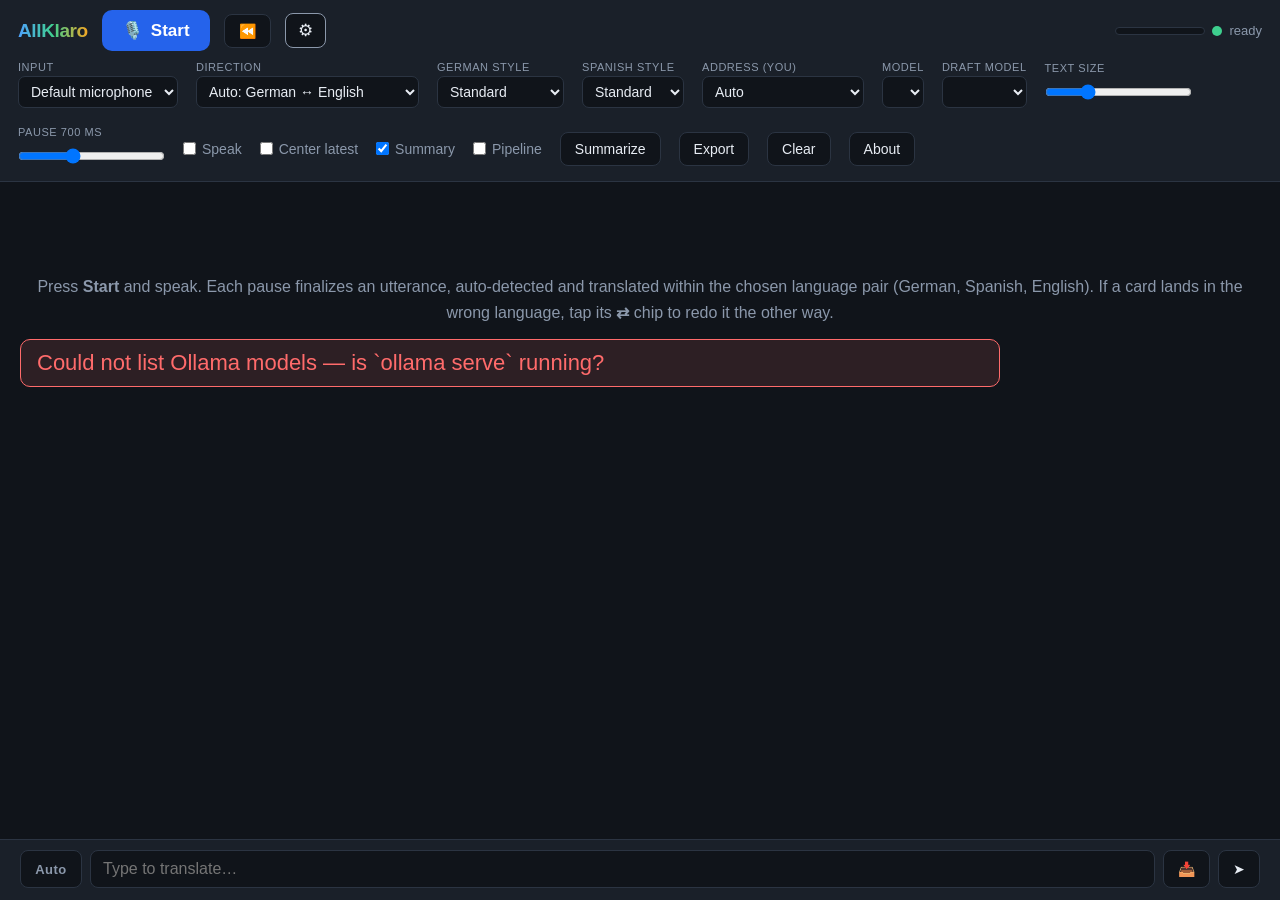
==== static/index.html @ 3249070d "Ask what they just said, and translate the last 15 seconds as one passage Item 12 declined to move w" ====
<!doctype html>
<html lang="en">
<head>
  <meta charset="utf-8" />
  <meta name="viewport" content="width=device-width, initial-scale=1, viewport-fit=cover" />
  <title>AllKlaro</title>
  <link rel="icon" href="data:image/svg+xml,<svg xmlns='http://www.w3.org/2000/svg' viewBox='0 0 100 100'><text y='.9em' font-size='90'>🗣️</text></svg>" />
  <!-- iPhone home-screen web app: icon, name, and standalone chrome. -->
  <link rel="apple-touch-icon" href="/static/icon-180.png" />
  <meta name="apple-mobile-web-app-capable" content="yes" />
  <meta name="mobile-web-app-capable" content="yes" />
  <meta name="apple-mobile-web-app-status-bar-style" content="black-translucent" />
  <meta name="apple-mobile-web-app-title" content="AllKlaro" />
  <meta name="theme-color" content="#10141a" />
  <link rel="stylesheet" href="/static/style.css?v=__BUILD__" />
</head>
<body>
  <header>
    <div class="topbar">
      <div class="brand">AllKlaro</div>
      <button id="micBtn" class="mic-btn" title="Start / stop listening">
        <span class="mic-icon">🎙️</span><span id="micLabel">Start</span>
      </button>
      <!-- Lives in the topbar, not in the settings drawer: this is the button
           you want the moment you missed something, and a two-tap path to it
           is a button you do not press. -->
      <button id="recapBtn" class="tool-btn" title="What did they just say? Re-translate the last 15 seconds as one passage">⏪</button>
      <button id="controlsBtn" class="tool-btn" title="Show / hide settings"
              aria-expanded="true">⚙︎</button>
      <div class="status">
        <div class="meter" title="Input level"><div id="meterFill"></div></div>
        <span id="statusDot" class="dot"></span><span id="statusText">idle</span>
      </div>
    </div>
    <div id="controls">
    <div class="control">
      <label for="device">Input</label>
      <select id="device"></select>
    </div>
    <div class="control">
      <label for="mode">Direction</label>
      <select id="mode">
        <option value="auto-de-en" selected>Auto: German ↔ English</option>
        <option value="auto-es-en">Auto: Spanish ↔ English</option>
        <option value="auto-es-de">Auto: Spanish ↔ German</option>
        <option value="de-en">German → English</option>
        <option value="en-de">English → German</option>
        <option value="es-en">Spanish → English</option>
        <option value="en-es">English → Spanish</option>
        <option value="de-es">German → Spanish</option>
        <option value="es-de">Spanish → German</option>
        <option value="de-en+es">German → English + Spanish</option>
        <option value="en-de+es">English → German + Spanish</option>
      </select>
    </div>
    <div class="control" title="How translations INTO German are written — match how your friends actually talk">
      <label for="deFlavor">German style</label>
      <select id="deFlavor">
        <option value="" selected>Standard</option>
        <option value="berlin">Berlinerisch</option>
        <option value="hessian">Hessisch</option>
        <option value="worms">Wormser Platt</option>
      </select>
    </div>
    <div class="control" title="How translations INTO Spanish are written — match how your friends actually talk">
      <label for="esFlavor">Spanish style</label>
      <select id="esFlavor">
        <option value="" selected>Standard</option>
        <option value="mexico">Mexicano</option>
        <option value="barcelona">Barcelona</option>
      </select>
    </div>
    <div class="control" title="How 'you' is rendered in German and Spanish translations — English hides the difference, so pin it when you know who you're talking to">
      <label for="address">Address (you)</label>
      <select id="address">
        <option value="" selected>Auto</option>
        <option value="informal">du / tú (informal)</option>
        <option value="formal">Sie / usted (formal)</option>
        <option value="plural">ihr / ustedes (plural)</option>
      </select>
    </div>
    <div class="control" title="The model whose translation you keep — bigger is better; with a draft model set, its speed only affects how soon the refined text lands">
      <label for="model">Model</label>
      <select id="model"></select>
    </div>
    <div class="control" title="Show a fast draft translation instantly, then refine it with the main model">
      <label for="draftModel">Draft model</label>
      <select id="draftModel"></select>
    </div>
    <div class="control">
      <label for="fontSize">Text size</label>
      <input type="range" id="fontSize" min="16" max="42" value="22" />
    </div>
    <div class="control">
      <label for="pause">Pause <span id="pauseVal">700</span> ms</label>
      <input type="range" id="pause" min="300" max="1500" step="50" value="700" />
    </div>
    <label class="chk"><input type="checkbox" id="speakChk" /> Speak</label>
    <label class="chk" title="Keep the newest text near mid-screen instead of the bottom">
      <input type="checkbox" id="focusChk" /> Center latest</label>
    <label class="chk" title="Keep a short running summary of the conversation pinned above the feed, refreshed about once a minute while the pipeline is idle">
      <input type="checkbox" id="gistChk" checked /> Summary</label>
    <label class="chk" title="Show what the pipeline is doing — how much speech is still waiting to be cut into an utterance, how much work is queued, and how far behind the last card landed">
      <input type="checkbox" id="statsChk" /> Pipeline</label>
    <button id="summarizeBtn" class="tool-btn">Summarize</button>
    <button id="exportBtn" class="tool-btn">Export</button>
    <button id="clearBtn" class="tool-btn" title="Clear the conversation">Clear</button>
    <button id="aboutBtn" class="tool-btn" title="About AllKlaro">About</button>
    </div>
    <!-- Running gist: rewritten wholesale about once a minute, never while
         the pipeline is behind. Collapsible because a pinned block is
         expensive real estate on a phone. -->
    <div id="gist" class="hidden">
      <button id="gistToggle" class="gist-toggle" aria-expanded="true"
              title="Collapse / expand the running summary">▾</button>
      <div id="gistText"></div>
    </div>
    <!-- The last stretch, re-read as one passage. Separate from the gist: the
         gist is the whole conversation compressed, this is a few seconds of it
         at full length, and they are wanted at different moments. Dismissible
         because it is only ever answering a question already asked. -->
    <div id="recap" class="hidden">
      <button id="recapClose" class="gist-toggle" title="Dismiss">✕</button>
      <div id="recapHeard" class="recap-heard"></div>
      <div id="recapText"></div>
    </div>
  </header>

  <main id="feed">
    <div id="hint">
      Press <strong>Start</strong> and speak. Each pause finalizes an utterance,
      auto-detected and translated within the chosen language pair
      (German, Spanish, English). If a card lands in the wrong language, tap
      its <strong>⇄</strong> chip to redo it the other way.
    </div>
  </main>

  <div id="partialBar" class="hidden">
    <span class="pulse"></span><span id="partialText"></span>
  </div>

  <!-- Pipeline overlay: the numbers behind "it can't keep up". Read-only and
       click-through so it never gets between a finger and a card. -->
  <div id="pipeline" class="hidden">
    <div><span>buffering</span><b id="pipeSpeech">0.0s</b></div>
    <div><span>in flight</span><b id="pipeFlight">0</b></div>
    <div><span>whisper q</span><b id="pipeQueue">0</b></div>
    <div><span>partials lost</span><b id="pipeSkipped">0</b></div>
    <div><span>last chunk</span><b id="pipeChunk">—</b></div>
    <div><span>last lag</span><b id="pipeLag">—</b></div>
  </div>

  <form id="typeBar" title="Translate typed text — works without the microphone">
    <button type="button" id="pinBtn" class="tool-btn"
            title="Which language you are typing. Auto detects it; tap to pin it instead.">Auto</button>
    <input id="typeInput" type="text" placeholder="Type to translate…"
           autocomplete="off" enterkeyhint="send" />
    <button type="button" id="pasteBtn" class="tool-btn"
            title="Paste and translate — for text copied from WhatsApp etc.">📥</button>
    <button type="submit" class="tool-btn">➤</button>
  </form>

  <div id="bigText" class="hidden" title="Click to close"></div>

  <div id="lookup" class="hidden">
    <div class="lookup-card">
      <div class="lookup-head">
        <span id="lookupWord"></span>
        <button id="lookupSpeak" class="tool-btn" title="Hear it spoken">🔊</button>
        <button id="lookupClose" class="tool-btn">Close</button>
      </div>
      <div id="lookupBody"></div>
    </div>
  </div>

  <div id="about" class="hidden">
    <div class="about-card">
      <div class="brand">🗣️ AllKlaro</div>
      <p>Live, fully-local speech translation between German, English, and
        Spanish. Speech recognition, voice detection, and translation all run
        on this machine — nothing is sent to the cloud.</p>
      <p>Tap a translation's 📋 to copy it, or its ✏️ to fix it; corrections
        are remembered and steer future translations. Long-press any word
        for its dictionary entry — gender, plural, and meanings.</p>
      <p>Tap ✨ to re-translate a card with the main model. During a
        conversation the second pass has to beat the next card to the
        finish and is skipped when the pipeline is behind; asking for it
        by hand gives it no deadline at all, which is when the bigger
        model is worth the wait. Marked <em>improved</em> when it lands,
        even if the answer came back the same.</p>
      <p>Tap ⏪ for <em>what did they just say?</em> — the last 15 seconds are
        rejoined and translated as one passage. German puts the verb at the
        end of a clause, so a thought cut into two cards can leave each half
        untranslatable on its own: <em>“…they put gravel in the garden”</em>
        and <em>“spread out so the water drains better”</em> become
        <em>“they spread gravel in the garden area so the water drains
        better”</em>. It reads the cards already on screen, so it costs
        nothing and changes nothing.</p>
      <p>A dashed <strong>new voice</strong> line appears between cards when
        the voice changes. It says only that — with one microphone for a
        whole room, who is speaking is not something this can know, and it
        does not guess.</p>
      <p>In an auto mode each card's language chip is a button: tap it to
        redo that card the other way round. A dashed chip means the guess
        was close. The <strong>Auto</strong> button by the type bar pins the
        language you are typing so it is never guessed at all.</p>
      <p class="about-links">
        <a href="https://ismayc.github.io/AllKlaro/" target="_blank" rel="noopener">Website</a>
        <a href="https://github.com/ismayc/AllKlaro" target="_blank" rel="noopener">GitHub</a>
      </p>
      <p class="about-build">Build <span id="buildStamp">?</span></p>
      <button id="aboutClose" class="tool-btn">Close</button>
    </div>
  </div>

  <script src="/static/app.js?v=__BUILD__"></script>
</body>
</html>
---- static/style.css ----
* { box-sizing: border-box; margin: 0; }
:root {
  --bg: #10141a; --panel: #1a2029; --border: #2b3442;
  --text: #e8edf4; --muted: #8b98ab;
  --de: #4fa3ff; --en: #3ecf8e; --es: #f5a623; --err: #ff6b6b;
}
body {
  background: var(--bg); color: var(--text);
  font-family: -apple-system, "SF Pro Text", Helvetica, Arial, sans-serif;
  /* dvh: mobile Safari's 100vh extends behind its toolbar, pushing the
     bottom bars below the fold; dynamic viewport height tracks reality. */
  height: 100vh; height: 100dvh; display: flex; flex-direction: column;
}
header {
  display: flex; flex-direction: column; gap: 10px;
  padding: 10px 18px; background: var(--panel);
  border-bottom: 1px solid var(--border);
}
.topbar { display: flex; align-items: center; gap: 14px; }
#controls {
  display: flex; align-items: center; gap: 18px; flex-wrap: wrap;
}
#controls.hidden { display: none; }
#controlsBtn { font-size: 17px; padding: 8px 12px; line-height: 1; }
#controlsBtn[aria-expanded="true"] { border-color: var(--muted); }
.brand {
  font-size: 19px; font-weight: 800; letter-spacing: -.02em;
  background: linear-gradient(90deg, var(--de), var(--en), var(--es));
  -webkit-background-clip: text; background-clip: text; color: transparent;
  user-select: none;
}
.mic-btn {
  display: flex; align-items: center; gap: 8px;
  font-size: 17px; font-weight: 600; color: #fff;
  background: #2563eb; border: none; border-radius: 10px;
  padding: 10px 20px; cursor: pointer;
}
.mic-btn.live { background: #dc2626; }
.control { display: flex; flex-direction: column; gap: 3px; }
.control label { font-size: 11px; text-transform: uppercase; letter-spacing: .05em; color: var(--muted); }
select, input[type=range] {
  background: var(--bg); color: var(--text);
  border: 1px solid var(--border); border-radius: 7px; padding: 6px 8px; font-size: 14px;
}
.status { margin-left: auto; display: flex; align-items: center; gap: 7px; color: var(--muted); font-size: 13px; }
.meter { width: 90px; height: 8px; background: var(--bg); border: 1px solid var(--border);
  border-radius: 4px; overflow: hidden; }
#meterFill { height: 100%; width: 0%; background: var(--en); transition: width .1s linear; }
#meterFill.hot { background: var(--err); }
.dot { width: 10px; height: 10px; border-radius: 50%; background: #555; }
.dot.ok { background: var(--en); }
.dot.live { background: var(--err); animation: blink 1.2s infinite; }
@keyframes blink { 50% { opacity: .35; } }

/* The running gist. Capped and scrollable: the model is told to write three
   bullets, but nothing except this stops a chatty one from pushing the
   conversation off a phone screen. */
#gist {
  position: relative; background: var(--bg);
  border: 1px solid var(--border); border-radius: 10px;
  padding: 10px 34px 10px 12px;
  font-size: 13px; line-height: 1.45; color: var(--muted);
  max-height: 22vh; overflow-y: auto;
}
#gist.hidden { display: none; }
/* Collapsing hides the text, not the panel: the chevron has to stay reachable
   or there is no way to get the gist back. */
#gist.collapsed { padding: 2px 34px 2px 12px; max-height: none; }
#gist.collapsed #gistText { display: none; }
#gist.collapsed::before {
  content: "Summary"; font-size: 11px; letter-spacing: .06em;
  text-transform: uppercase; opacity: .7;
}
#gistText { white-space: pre-wrap; }
/* The re-read stretch. Same shape as the gist so the header reads as one
   surface, but the translation is set at reading size rather than the gist's
   glanceable 13px — this is the text you asked for and are about to read
   properly, not a summary you skim. */
#recap {
  position: relative; background: var(--bg);
  border: 1px solid var(--border); border-radius: 10px;
  padding: 10px 34px 10px 12px; margin-top: 6px;
  max-height: 34vh; overflow-y: auto;
}
#recap.hidden { display: none; }
#recap::before {
  content: "Just said"; font-size: 11px; letter-spacing: .06em;
  text-transform: uppercase; opacity: .7; color: var(--muted);
}
.recap-heard {
  font-size: 13px; line-height: 1.45; color: var(--muted);
  white-space: pre-wrap; margin: 4px 0 6px;
}
#recapText {
  font-size: 17px; line-height: 1.5; white-space: pre-wrap;
}
.gist-toggle {
  position: absolute; top: 4px; right: 6px;
  background: none; border: 0; color: var(--muted);
  font-size: 14px; line-height: 1; cursor: pointer; padding: 4px 6px;
}
.gist-toggle[aria-expanded="false"] { transform: rotate(-90deg); }
main {
  flex: 1; overflow-y: auto; padding: 20px;
  display: flex; flex-direction: column; gap: 14px;
}
/* Focus mode: bottom padding pushes the newest card up to ~mid-screen when
   auto-scrolled, so incoming text and its translation sit where eyes rest. */
#feed.focus { padding-bottom: 42vh; }
.card.partial {
  color: var(--muted); font-style: italic; border-style: dashed;
  font-size: .85em; line-height: 1.45;
}
#hint { color: var(--muted); text-align: center; margin-top: 8vh; font-size: 16px; line-height: 1.6; }

.card {
  background: var(--panel); border: 1px solid var(--border);
  border-radius: 12px; padding: 14px 18px; max-width: 980px;
}
.card .orig { color: var(--muted); font-size: .72em; line-height: 1.45; }
.card .trans { font-size: 1em; line-height: 1.45; margin-top: 6px; min-height: 1.3em; }
.card .orig, .card .trans { cursor: pointer; border-radius: 6px;
  /* Long-press means "look up this word", so iOS's own text-selection
     callout must not fight it — copying is what the 📋 button is for. */
  -webkit-user-select: none; user-select: none; -webkit-touch-callout: none; }
.card .orig:hover, .card .trans:hover { background: rgba(139, 152, 171, .08); }
/* Dialect words in the heard text. Colour alone would be invisible to a
   red-green colourblind reader and says nothing on a printed export, so the
   dotted underline carries the same meaning independently. */
.card .orig .w.dialect {
  color: var(--err); text-decoration: underline dotted currentColor;
  text-underline-offset: 2px;
}
.card .trans .cursor { color: var(--muted); animation: blink 1s infinite; }
.card .lang { font-size: 11px; font-weight: 700; letter-spacing: .06em;
  padding: 1px 7px; border-radius: 20px; margin-right: 8px; vertical-align: 2px; }
.lang.de { background: rgba(79,163,255,.15); color: var(--de); }
.lang.en { background: rgba(62,207,142,.15); color: var(--en); }
.lang.es { background: rgba(245,166,35,.15); color: var(--es); }
/* An auto-detected source chip is a button: tap it to redo the card in the
   other language. Touch has no hover, so it must look tappable at rest —
   hence the border, and the dashed one when detection was a close call. */
.card .lang.flip { font-family: inherit; cursor: pointer;
  border: 1px solid currentColor; padding: 1px 7px; }
.card .lang.flip::after { content: " ⇄"; opacity: .75; }
.card .lang.flip.unsure { border-style: dashed; }
.card .lang.flip:hover { filter: brightness(1.35); }
.card.flipping { opacity: .5; }
.card.de { border-left: 4px solid var(--de); }
.card.en { border-left: 4px solid var(--en); }
.card.es { border-left: 4px solid var(--es); }

.chk { display: flex; align-items: center; gap: 6px; color: var(--muted);
  font-size: 14px; cursor: pointer; user-select: none; }
.tool-btn {
  background: var(--bg); color: var(--text); border: 1px solid var(--border);
  border-radius: 8px; padding: 8px 14px; font-size: 14px; cursor: pointer;
}
.tool-btn:hover { border-color: var(--muted); }
.tool-btn:disabled { opacity: .5; cursor: default; }
.speaker { font-size: 11px; font-weight: 700; letter-spacing: .05em;
  color: var(--muted); border: 1px solid var(--border); border-radius: 20px;
  padding: 1px 7px; margin-right: 8px; vertical-align: 2px; }
.latency { color: var(--muted); font-size: 11px; text-align: right; margin-top: 4px; }
.refining { font-style: italic; animation: blink 1.4s infinite; }
.card .trans.revised { animation: reviseFlash 1.2s ease-out; }
@keyframes reviseFlash { from { background: rgba(62, 207, 142, .18); } }
.card.summary { border-left: 4px solid var(--muted); white-space: pre-wrap;
  font-size: .8em; line-height: 1.55; }
#bigText {
  position: fixed; inset: 0; z-index: 10; background: rgba(10, 13, 18, .96);
  display: flex; flex-direction: column; justify-content: center;
  padding: 6vw; gap: 3vh; cursor: pointer;
}
#bigText p { font-size: 6vmin; line-height: 1.35; font-weight: 600; }
#bigText.hidden { display: none; }
#partialBar {
  display: flex; align-items: center; gap: 10px;
  padding: 12px 20px; background: var(--panel); border-top: 1px solid var(--border);
  color: var(--muted); font-style: italic; font-size: 17px;
}
#partialBar.hidden { display: none; }
/* Pipeline overlay — a diagnostic readout, deliberately unobtrusive:
   pinned out of the reading column and click-through, so it never blocks a
   tap on a card underneath it. */
#pipeline {
  position: fixed; right: 8px; bottom: 120px; z-index: 5;
  pointer-events: none; display: grid; gap: 2px;
  padding: 8px 10px; border-radius: 8px;
  /* Nearly opaque plus a blur: at 82% the conversation text underneath read
     straight through the digits and both became hard to follow. */
  background: rgba(16, 20, 26, .94); border: 1px solid var(--border);
  -webkit-backdrop-filter: blur(6px); backdrop-filter: blur(6px);
  font-family: ui-monospace, "SF Mono", Menlo, monospace; font-size: 12px;
  color: var(--muted);
}
#pipeline.hidden { display: none; }
#pipeline div { display: flex; gap: 10px; justify-content: space-between; }
#pipeline b { color: var(--text); font-weight: 600; }
#pipeline b.warm { color: var(--es); }
#pipeline b.hot { color: var(--err); }
#typeBar {
  display: flex; gap: 8px;
  /* Clear the iPhone home indicator when installed full-screen. */
  padding: 10px 20px calc(12px + env(safe-area-inset-bottom));
  background: var(--panel); border-top: 1px solid var(--border);
}
#typeBar input {
  /* 16px minimum: iOS Safari auto-zooms into any smaller focused input,
     leaving the page zoomed in after the keyboard closes. */
  flex: 1; background: var(--bg); color: var(--text); font-size: 16px;
  border: 1px solid var(--border); border-radius: 8px; padding: 9px 12px;
}
#typeBar input:focus { outline: none; border-color: var(--muted); }
/* The typed-language pin. Fixed width so cycling Auto/DE/EN doesn't shove
   the input sideways under your thumb mid-sentence. */
#pinBtn { min-width: 62px; padding: 9px 8px; font-size: 13px;
  font-weight: 700; letter-spacing: .04em; color: var(--muted); }
#pinBtn.pinned { color: var(--text); border-color: var(--muted);
  background: var(--panel); }
#pinBtn.gone { display: none; }
.pulse { width: 9px; height: 9px; border-radius: 50%; background: var(--err);
  animation: blink 1s infinite; flex-shrink: 0; }
/* Touch has no hover-reveal: row buttons must be visibly present. At the
   old 12px/45% the silver clipboard emoji vanished on iPhone screens. */
.edit-btn, .copy-btn, .improve-btn { background: none; border: none;
  cursor: pointer; font-size: 16px; margin-left: 8px; padding: 3px 5px;
  opacity: .8; vertical-align: middle; }
.edit-btn:hover, .copy-btn:hover, .improve-btn:hover { opacity: 1; }
.improve-btn:disabled { opacity: .35; cursor: default; }
.improving { font-size: 10.5px; font-weight: 700; letter-spacing: .05em;
  color: var(--muted); margin-left: 8px; vertical-align: 2px; }
.improved-tag { color: var(--en); border-color: var(--en); }
.copy-btn { margin-left: 12px; }
.copy-btn.copied { opacity: 1; color: var(--en); }
.edit-box {
  display: block; width: 100%; margin-top: 4px; resize: vertical;
  background: var(--bg); color: var(--text); font: inherit; line-height: 1.45;
  border: 1px solid var(--muted); border-radius: 7px; padding: 6px 8px;
}
/* Says the voice changed; deliberately does not say whose. */
.voice-break { display: flex; align-items: center; gap: 10px;
  margin: 14px 2px 10px; color: var(--muted); }
.voice-break::before, .voice-break::after { content: ""; flex: 1;
  border-top: 1px dashed var(--border); }
.voice-break span { font-size: 10.5px; font-weight: 700;
  letter-spacing: .08em; text-transform: uppercase; }
.edited { font-size: 10.5px; font-weight: 700; letter-spacing: .05em;
  color: var(--muted); border: 1px solid var(--border); border-radius: 20px;
  padding: 1px 7px; margin-left: 8px; vertical-align: 2px; }
#lookup {
  position: fixed; inset: 0; z-index: 15; background: rgba(10, 13, 18, .55);
  display: flex; align-items: flex-end;
}
#lookup.hidden { display: none; }
.lookup-card {
  background: var(--panel); border-top: 1px solid var(--border);
  border-radius: 16px 16px 0 0; width: 100%; max-height: 60vh;
  overflow-y: auto;
  padding: 16px 20px calc(16px + env(safe-area-inset-bottom));
}
.lookup-head { display: flex; align-items: center; gap: 10px; }
#lookupWord { font-size: 21px; font-weight: 700; margin-right: auto; }
.lookup-entry { margin-top: 14px; }
.lookup-headline { font-weight: 700; font-size: 17px; }
.lookup-meta { color: var(--muted); font-size: 13px; margin-top: 2px; }
.lookup-entry ol { margin: 6px 0 0 20px; font-size: 15px; line-height: 1.5; }
.lookup-miss { color: var(--muted); font-size: 14.5px; margin-top: 12px;
  line-height: 1.5; }

#about {
  position: fixed; inset: 0; z-index: 20; background: rgba(10, 13, 18, .75);
  display: flex; align-items: center; justify-content: center; padding: 20px;
}
#about.hidden { display: none; }
.about-card {
  background: var(--panel); border: 1px solid var(--border);
  border-radius: 14px; padding: 26px 30px; max-width: 440px;
  text-align: center; display: grid; gap: 14px; justify-items: center;
}
.about-card .brand { font-size: 27px; }
.about-card p { color: var(--muted); font-size: 14.5px; line-height: 1.55; }
.about-links a { color: var(--en); margin: 0 10px; font-weight: 600; }
.about-build { color: var(--muted); font-size: 12px; }
.error-banner {
  background: rgba(255,107,107,.12); border: 1px solid var(--err);
  color: var(--err); border-radius: 10px; padding: 10px 16px; max-width: 980px;
}

@media (max-width: 640px) {
  /* Same iOS auto-zoom rule applies to focused selects. */
  select { font-size: 16px; }
  /* Finger-sized tap targets for the row buttons. */
  .edit-btn, .copy-btn, .improve-btn { font-size: 18px; padding: 5px 7px; }
  header { padding: 8px 10px; gap: 8px; }
  .topbar { gap: 10px; }
  .mic-btn { padding: 8px 14px; font-size: 15px; }
  .brand { font-size: 16px; }
  .meter { width: 56px; }
  main { padding: 10px; gap: 10px; }
  .card { padding: 10px 12px; }
  #partialBar { padding: 8px 12px; font-size: 15px; }
}
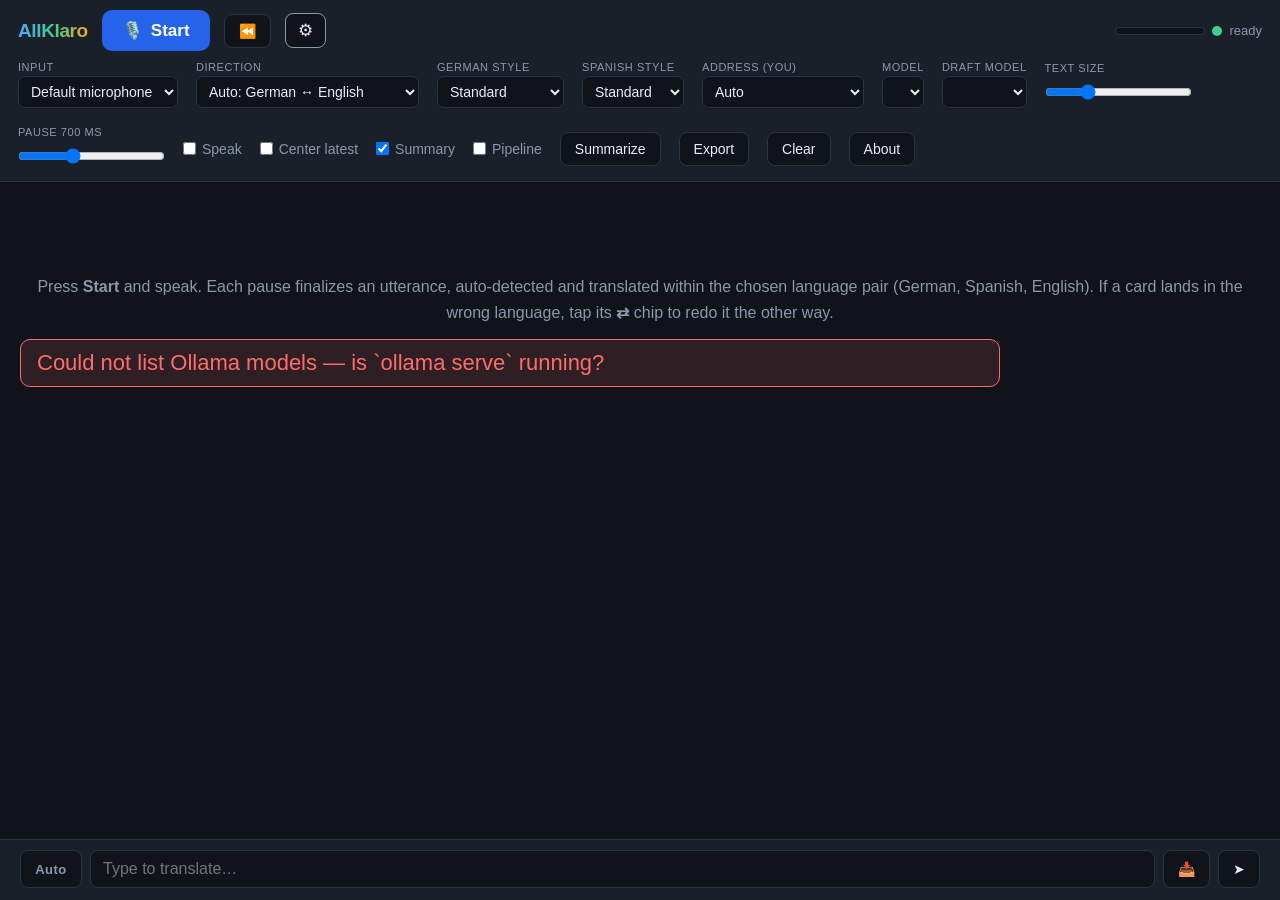
==== commit 40789797: "Give the reader bigger units: merge on casing, and widen the recap to 45 s Two changes with one moti" ====
--- a/static/index.html
+++ b/static/index.html
@@ -24,7 +24,7 @@
       <!-- Lives in the topbar, not in the settings drawer: this is the button
            you want the moment you missed something, and a two-tap path to it
            is a button you do not press. -->
-      <button id="recapBtn" class="tool-btn" title="What did they just say? Re-translate the last 15 seconds as one passage">⏪</button>
+      <button id="recapBtn" class="tool-btn" title="What did they just say? Re-translate the last 45 seconds as one passage">⏪</button>
       <button id="controlsBtn" class="tool-btn" title="Show / hide settings"
               aria-expanded="true">⚙︎</button>
       <div class="status">
@@ -188,7 +188,7 @@
         by hand gives it no deadline at all, which is when the bigger
         model is worth the wait. Marked <em>improved</em> when it lands,
         even if the answer came back the same.</p>
-      <p>Tap ⏪ for <em>what did they just say?</em> — the last 15 seconds are
+      <p>Tap ⏪ for <em>what did they just say?</em> — the last 45 seconds are
         rejoined and translated as one passage. German puts the verb at the
         end of a clause, so a thought cut into two cards can leave each half
         untranslatable on its own: <em>“…they put gravel in the garden”</em>
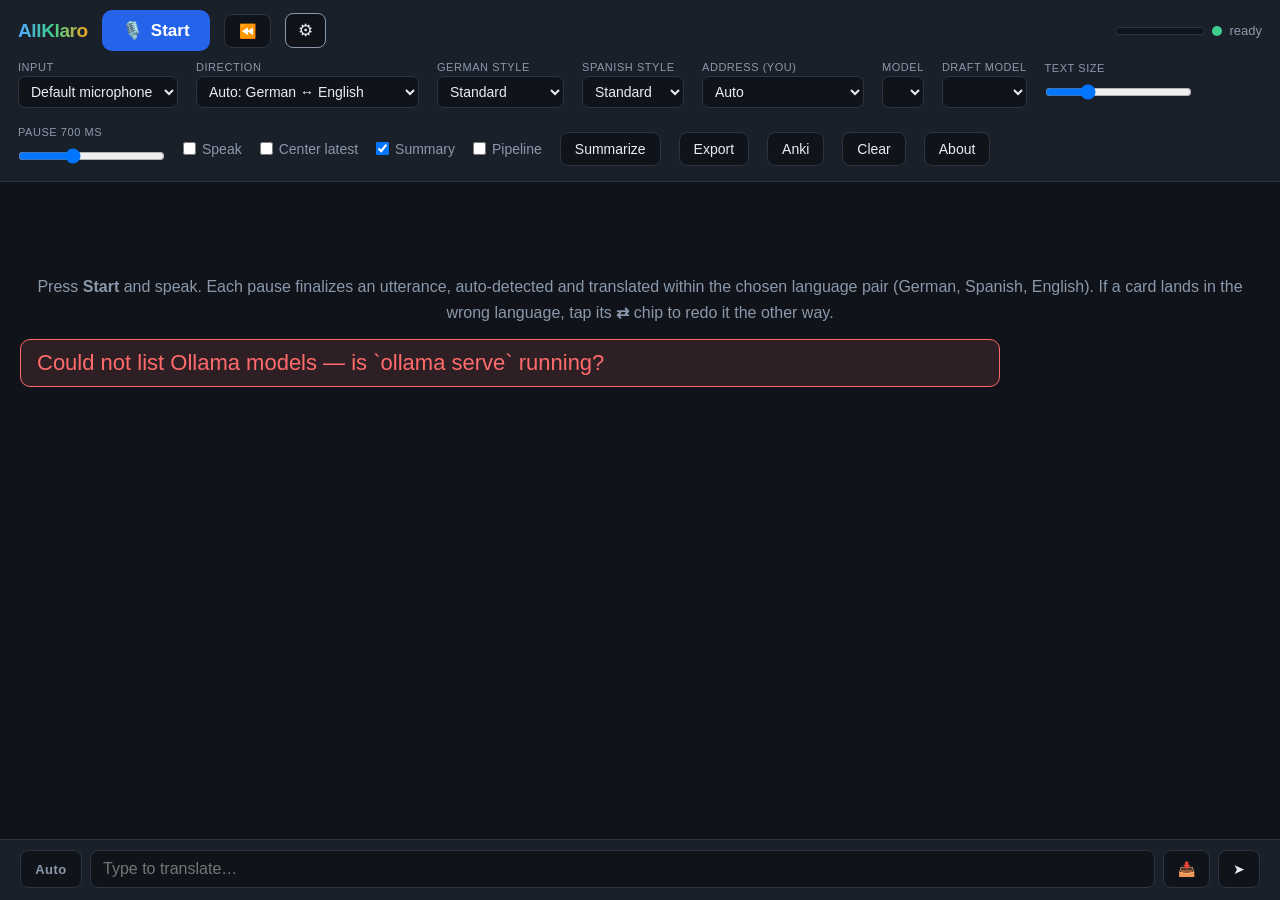
==== commit fac8ce41: "Turn a conversation's new German words into an Anki deck The Summarize vocabulary was throwaway LLM " ====
--- a/static/index.html
+++ b/static/index.html
@@ -104,6 +104,7 @@
       <input type="checkbox" id="statsChk" /> Pipeline</label>
     <button id="summarizeBtn" class="tool-btn">Summarize</button>
     <button id="exportBtn" class="tool-btn">Export</button>
+    <button id="ankiBtn" class="tool-btn" title="Download the new German words as an Anki flashcard deck">Anki</button>
     <button id="clearBtn" class="tool-btn" title="Clear the conversation">Clear</button>
     <button id="aboutBtn" class="tool-btn" title="About AllKlaro">About</button>
     </div>
@@ -141,7 +142,7 @@
 
   <!-- Pipeline overlay: the numbers behind "it can't keep up". Read-only and
        click-through so it never gets between a finger and a card. -->
-  <div id="pipeline" class="hidden">
+  <div id="pipeline" class="hidden" title="Tap to hide — turn back on under settings › Pipeline">
     <div><span>buffering</span><b id="pipeSpeech">0.0s</b></div>
     <div><span>in flight</span><b id="pipeFlight">0</b></div>
     <div><span>whisper q</span><b id="pipeQueue">0</b></div>
--- a/static/style.css
+++ b/static/style.css
@@ -181,11 +181,15 @@
 }
 #partialBar.hidden { display: none; }
 /* Pipeline overlay — a diagnostic readout, deliberately unobtrusive:
-   pinned out of the reading column and click-through, so it never blocks a
-   tap on a card underneath it. */
+   pinned out of the reading column. It used to be click-through so a tap on
+   a card underneath always landed; now the tap dismisses the box instead.
+   That trades a protection for an interaction that barely happens (card taps
+   are rare in practice) for relief from the thing that actually happens: the
+   box sitting on top of the conversation. One tap clears the view, and the
+   Pipeline checkbox in settings brings it back. */
 #pipeline {
   position: fixed; right: 8px; bottom: 120px; z-index: 5;
-  pointer-events: none; display: grid; gap: 2px;
+  cursor: pointer; display: grid; gap: 2px;
   padding: 8px 10px; border-radius: 8px;
   /* Nearly opaque plus a blur: at 82% the conversation text underneath read
      straight through the digits and both became hard to follow. */
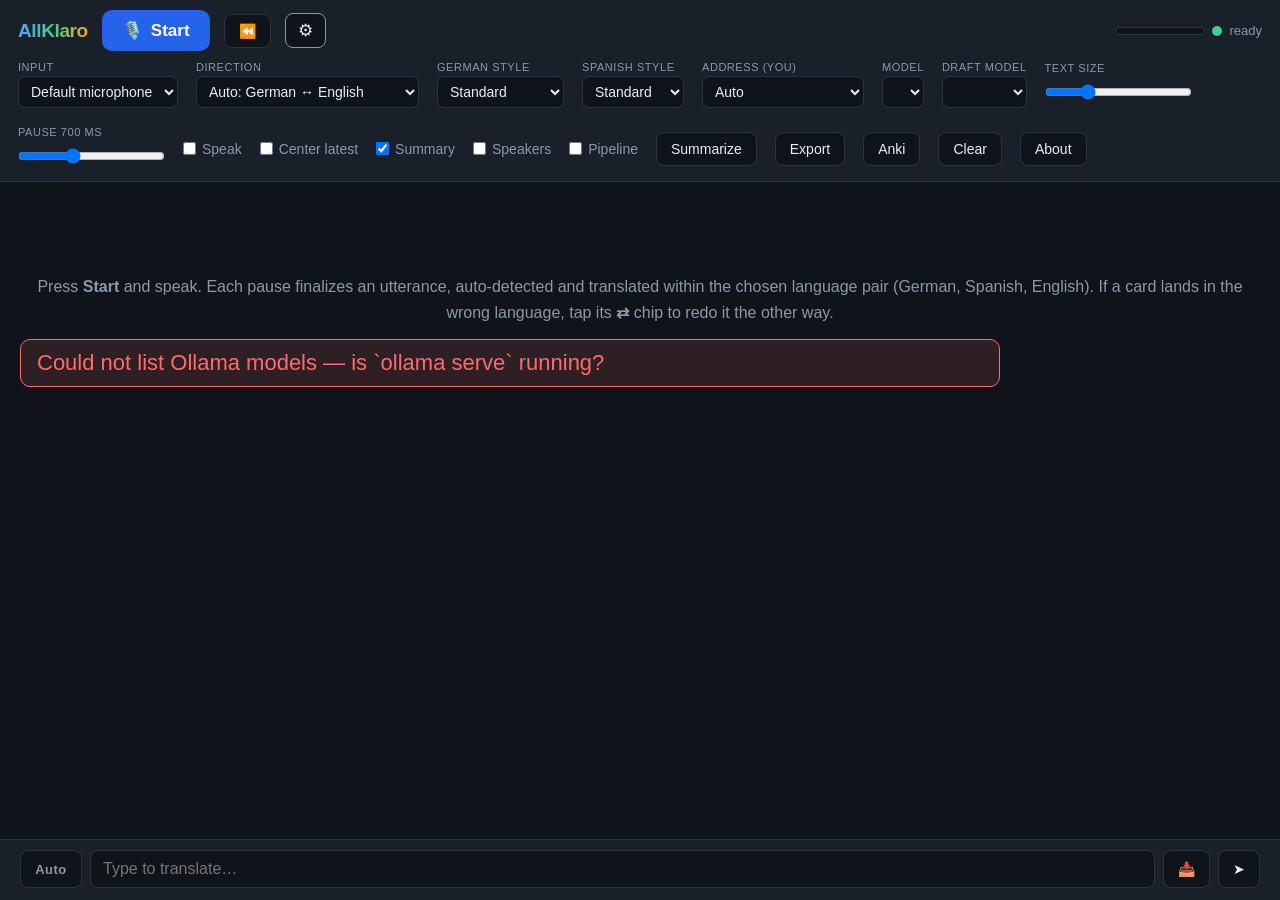
==== commit ef33ee95: "Add experimental speaker paragraphs, off by default With "Speakers" ticked, a paragraph ends where t" ====
--- a/static/index.html
+++ b/static/index.html
@@ -100,6 +100,8 @@
       <input type="checkbox" id="focusChk" /> Center latest</label>
     <label class="chk" title="Keep a short running summary of the conversation pinned above the feed, refreshed about once a minute while the pipeline is idle">
       <input type="checkbox" id="gistChk" checked /> Summary</label>
+    <label class="chk" title="Experimental: end a paragraph where the voice changes instead of where the text looks finished. Needs the optional speaker model (uv sync --extra speakers)">
+      <input type="checkbox" id="speakersChk" /> Speakers</label>
     <label class="chk" title="Show what the pipeline is doing — how much speech is still waiting to be cut into an utterance, how much work is queued, and how far behind the last card landed">
       <input type="checkbox" id="statsChk" /> Pipeline</label>
     <button id="summarizeBtn" class="tool-btn">Summarize</button>
--- a/static/style.css
+++ b/static/style.css
@@ -117,7 +117,16 @@
   background: var(--panel); border: 1px solid var(--border);
   border-radius: 12px; padding: 14px 18px; max-width: 980px;
 }
-.card .orig { color: var(--muted); font-size: .72em; line-height: 1.45; }
+/* The heard text is what a learner reads, so it is nearly the size of the
+   translation and in the full text colour. It was .72em and muted until
+   2026-10-04, which made the German hard to find on a card. */
+.card .orig { color: var(--text); font-size: .92em; line-height: 1.45; }
+/* A place held for a chunk Whisper has not transcribed yet. The text is the
+   fast model's preview, so it is dimmed until the transcript replaces it. */
+.card.pending { border-left: 4px solid var(--border); }
+.card.pending .orig { color: var(--muted); font-style: italic; cursor: default; }
+.card.pending.unfinished .orig::after { content: " (not translated)";
+  font-size: .8em; }
 .card .trans { font-size: 1em; line-height: 1.45; margin-top: 6px; min-height: 1.3em; }
 .card .orig, .card .trans { cursor: pointer; border-radius: 6px;
   /* Long-press means "look up this word", so iOS's own text-selection
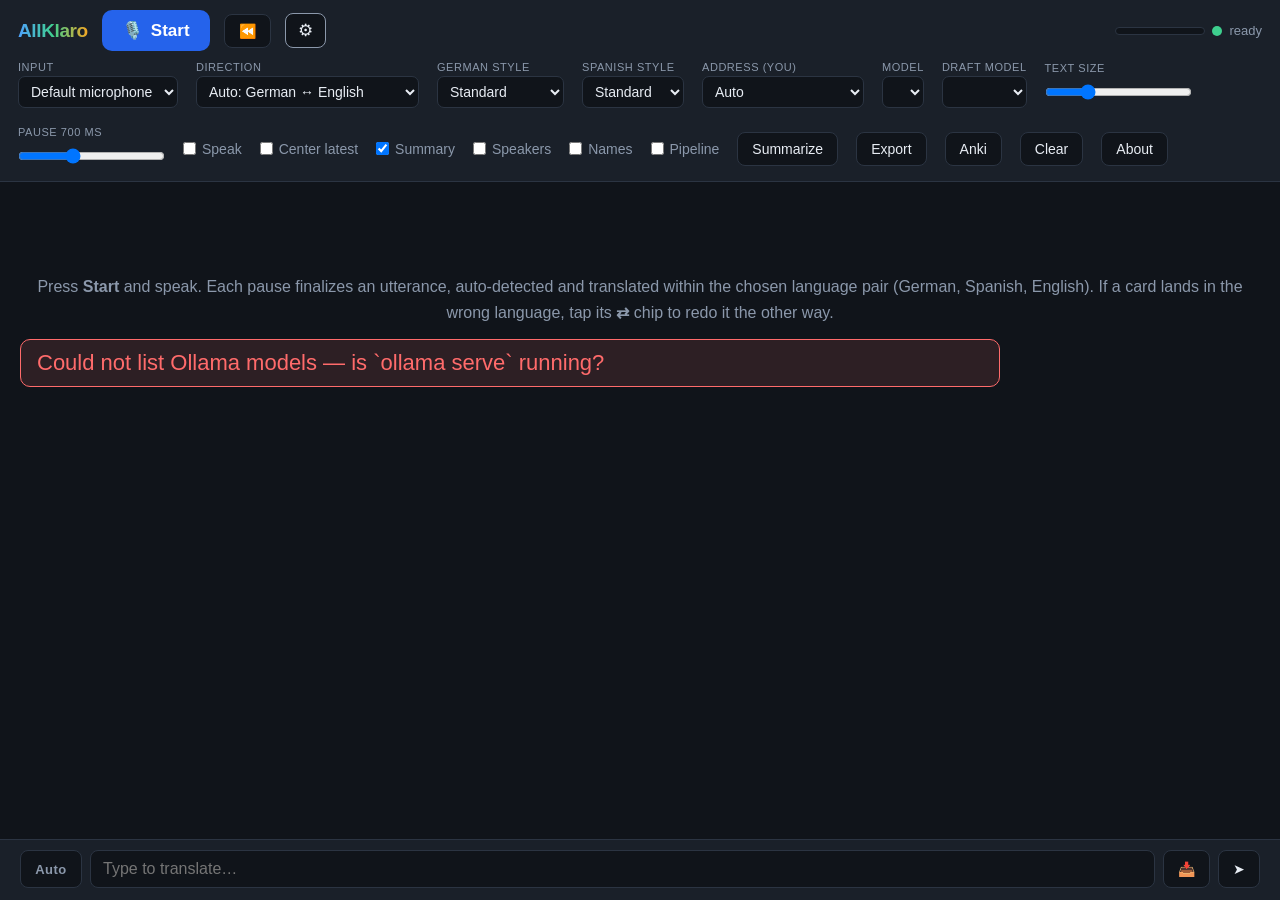
==== commit e66559aa: "Add experimental names on cards for saved voices With "Names" ticked (it turns Speakers on), a parag" ====
--- a/static/index.html
+++ b/static/index.html
@@ -102,6 +102,8 @@
       <input type="checkbox" id="gistChk" checked /> Summary</label>
     <label class="chk" title="Experimental: end a paragraph where the voice changes instead of where the text looks finished. Needs the optional speaker model (uv sync --extra speakers)">
       <input type="checkbox" id="speakersChk" /> Speakers</label>
+    <label class="chk" title="Experimental: show whose voice a paragraph is, for voices saved with tools/enroll_voices.py. Turns Speakers on">
+      <input type="checkbox" id="namesChk" /> Names</label>
     <label class="chk" title="Show what the pipeline is doing — how much speech is still waiting to be cut into an utterance, how much work is queued, and how far behind the last card landed">
       <input type="checkbox" id="statsChk" /> Pipeline</label>
     <button id="summarizeBtn" class="tool-btn">Summarize</button>
--- a/static/style.css
+++ b/static/style.css
@@ -170,6 +170,8 @@
 .speaker { font-size: 11px; font-weight: 700; letter-spacing: .05em;
   color: var(--muted); border: 1px solid var(--border); border-radius: 20px;
   padding: 1px 7px; margin-right: 8px; vertical-align: 2px; }
+/* A saved voice's name: read first, so it is not muted like the channel tag. */
+.speaker.who { color: var(--text); border-color: var(--muted); letter-spacing: 0; }
 .latency { color: var(--muted); font-size: 11px; text-align: right; margin-top: 4px; }
 .refining { font-style: italic; animation: blink 1.4s infinite; }
 .card .trans.revised { animation: reviseFlash 1.2s ease-out; }
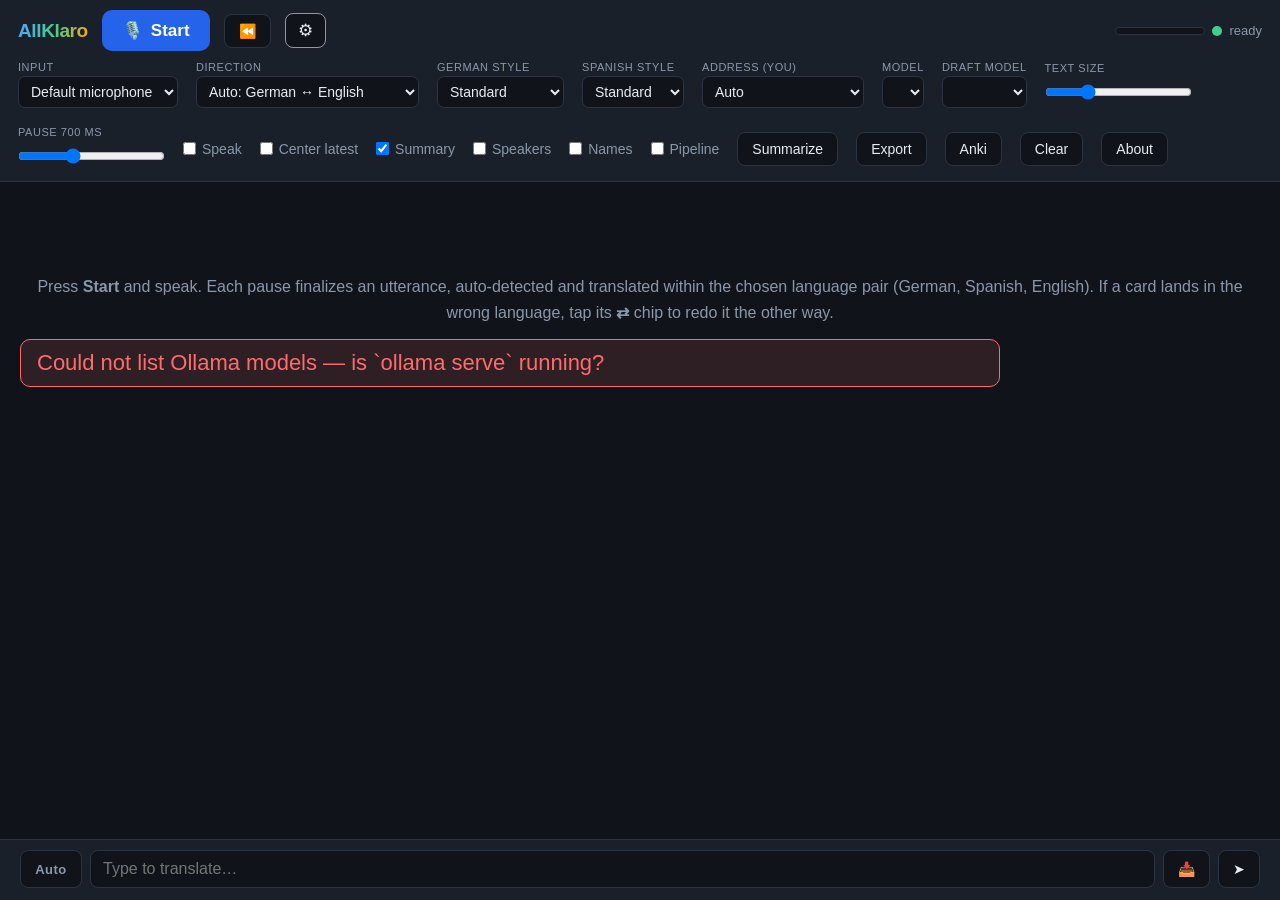
==== commit e5a33c6c: "Link the owner's tailnet page index when ~/.config/tailnet-hub/url names one The URL is read at run " ====
--- a/static/index.html
+++ b/static/index.html
@@ -32,6 +32,7 @@
         <span id="statusDot" class="dot"></span><span id="statusText">idle</span>
       </div>
     </div>
+    <a id="hubLink" class="hub-link" hidden>All tailnet pages</a>
     <div id="controls">
     <div class="control">
       <label for="device">Input</label>
@@ -131,6 +132,7 @@
     </div>
   </header>
 
+  <button id="latestBtn" class="hidden" type="button" title="Back to the newest text">Latest ↓</button>
   <main id="feed">
     <div id="hint">
       Press <strong>Start</strong> and speak. Each pause finalizes an utterance,
--- a/static/style.css
+++ b/static/style.css
@@ -17,6 +17,13 @@
   border-bottom: 1px solid var(--border);
 }
 .topbar { display: flex; align-items: center; gap: 14px; }
+.hub-link {
+  font-size: 12px; color: var(--muted); text-decoration: none;
+  align-self: flex-start; max-width: 100%;
+  overflow: hidden; text-overflow: ellipsis; white-space: nowrap;
+}
+.hub-link:hover { color: var(--text); text-decoration: underline; }
+.hub-link[hidden] { display: none; }
 #controls {
   display: flex; align-items: center; gap: 18px; flex-wrap: wrap;
 }
@@ -107,6 +114,12 @@
 /* Focus mode: bottom padding pushes the newest card up to ~mid-screen when
    auto-scrolled, so incoming text and its translation sit where eyes rest. */
 #feed.focus { padding-bottom: 42vh; }
+/* Shown while the reader has scrolled away from the newest text. */
+#latestBtn { position: fixed; right: 18px; bottom: 84px; z-index: 30;
+  font: inherit; font-size: 14px; font-weight: 700; color: var(--text);
+  background: var(--panel); border: 1px solid var(--muted); border-radius: 20px;
+  padding: 8px 14px; cursor: pointer; box-shadow: 0 2px 10px rgba(0, 0, 0, .4); }
+#latestBtn.hidden { display: none; }
 .card.partial {
   color: var(--muted); font-style: italic; border-style: dashed;
   font-size: .85em; line-height: 1.45;
@@ -171,7 +184,22 @@
   color: var(--muted); border: 1px solid var(--border); border-radius: 20px;
   padding: 1px 7px; margin-right: 8px; vertical-align: 2px; }
 /* A saved voice's name: read first, so it is not muted like the channel tag. */
-.speaker.who { color: var(--text); border-color: var(--muted); letter-spacing: 0; }
+.speaker.who { color: var(--text); border-color: var(--muted); letter-spacing: 0;
+  cursor: pointer; }
+.speaker.who:not(.unknown) { font-size: 12px;
+  color: hsl(var(--who-hue, 0) 85% 80%);
+  border-color: hsl(var(--who-hue, 0) 55% 55%);
+  background: hsl(var(--who-hue, 0) 60% 50% / .16); }
+.speaker.who.unknown { color: var(--muted); border-style: dashed; }
+.voice-menu { display: inline-flex; flex-wrap: wrap; gap: 6px; align-items: center;
+  margin-right: 8px; vertical-align: 2px; }
+.voice-menu button, .voice-menu input { font: inherit; font-size: 13px;
+  color: var(--text); background: transparent; border: 1px solid var(--border);
+  border-radius: 20px; padding: 2px 10px; min-height: 28px; }
+.voice-menu button { cursor: pointer; }
+.voice-menu button:hover { border-color: var(--muted); }
+/* 16px: a smaller input makes iPhone Safari zoom the page on focus. */
+.voice-menu input { width: 8.5em; font-size: 16px; }
 .latency { color: var(--muted); font-size: 11px; text-align: right; margin-top: 4px; }
 .refining { font-style: italic; animation: blink 1.4s infinite; }
 .card .trans.revised { animation: reviseFlash 1.2s ease-out; }
